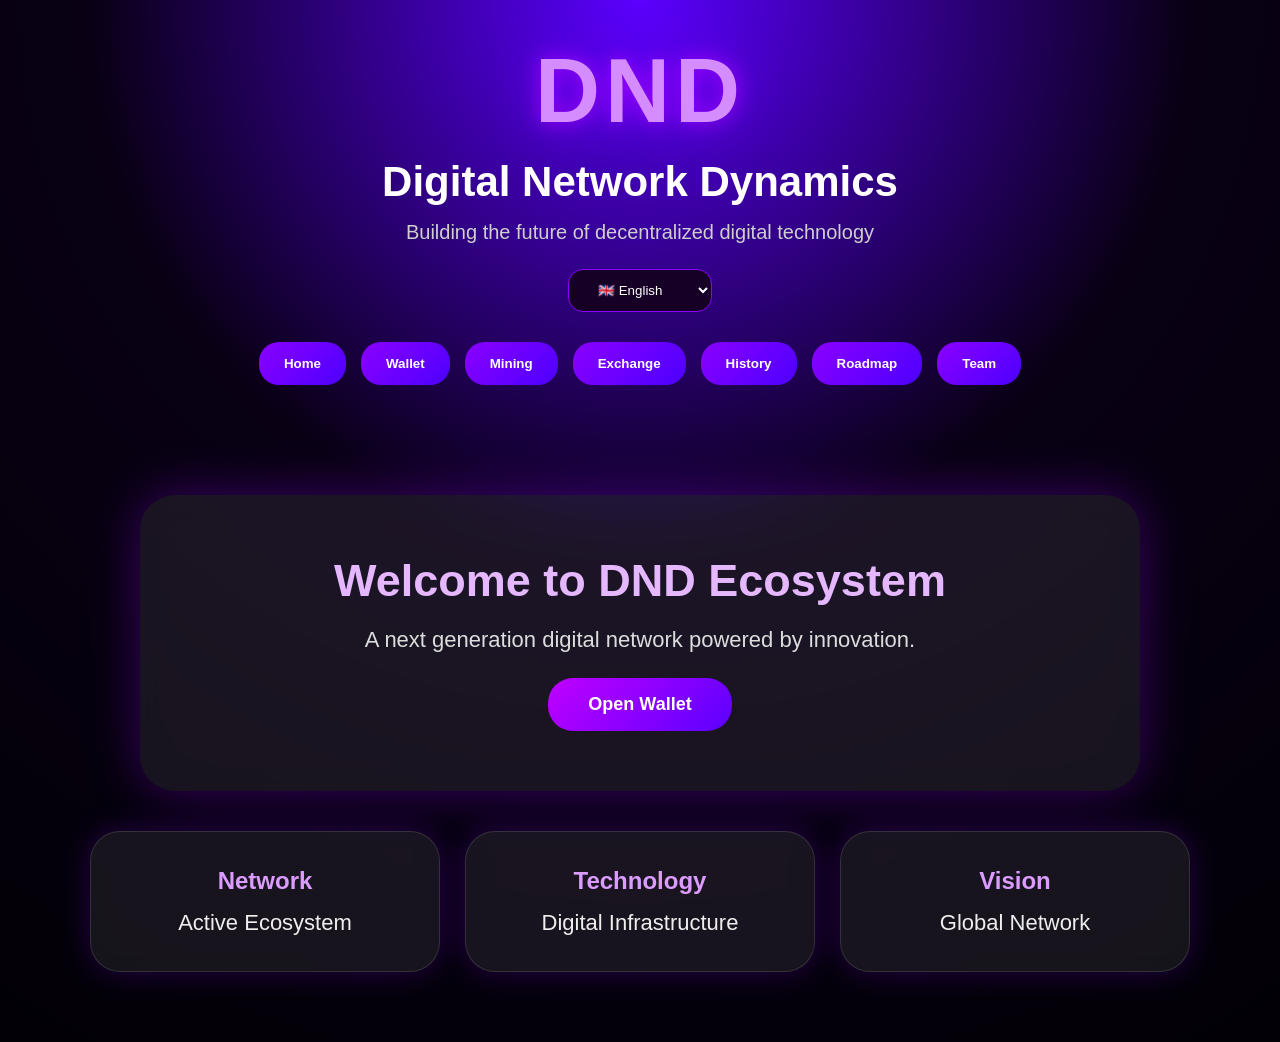
==== index.html @ 520247fc "Update index.html" ====
<!DOCTYPE html>
<html lang="en">

<head>

<meta charset="UTF-8">

<meta name="viewport" content="width=device-width, initial-scale=1.0">

<title>
Digital Network Dynamics
</title>

<link rel="stylesheet" href="style.css">

</head>


<body>


<header class="header">


<div class="logo">
DND
</div>


<h1>
Digital Network Dynamics
</h1>


<p>
Building the future of decentralized digital technology
</p>



<div class="language">

<select id="languageSelect">

<option value="en">
🇬🇧 English
</option>

<option value="fr">
🇫🇷 Français
</option>

<option value="zh">
🇨🇳 中文
</option>

<option value="pl">
🇵🇱 Polski
</option>

<option value="es">
🇪🇸 Español
</option>

</select>

</select>

</div>



<nav>


<button onclick="showSection('home')">
Home
</button>


<button onclick="showSection('wallet')">
Wallet
</button>


<button onclick="showSection('mining')">
Mining
</button>


<button onclick="showSection('exchange')">
Exchange
</button>


<button onclick="showSection('history')">
History
</button>


<button onclick="showSection('roadmap')">
Roadmap
</button>


<button onclick="showSection('team')">
Team
</button>


</nav>


</header>



<main>



<section id="home" class="page">


<div class="hero">


<h2>
Welcome to DND Ecosystem
</h2>


<p>
A next generation digital network powered by innovation.
</p>



<button class="primary"
onclick="showSection('wallet')">

Open Wallet

</button>


</div>



<div class="cards">


<div class="card">

<h3>
Network
</h3>

<p>
Active Ecosystem
</p>

</div>



<div class="card">

<h3>
Technology
</h3>

<p>
Digital Infrastructure
</p>

</div>



<div class="card">

<h3>
Vision
</h3>

<p>
Global Network
</p>

</div>


</div>


</section>
<section id="wallet" class="page hidden">


<h2>
💼 DND Wallet
</h2>


<div class="wallet-grid">


<div class="wallet-card">

<h3>
💎 DND
</h3>

<p id="dndBalance">
0
</p>

</div>



<div class="wallet-card">

<h3>
💵 USDT
</h3>

<p id="usdtBalance">
0
</p>

</div>



<div class="wallet-card">

<h3>
₿ BTC
</h3>

<p id="btcBalance">
0
</p>

</div>



<div class="wallet-card">

<h3>
⚡ TRX
</h3>

<p id="trxBalance">
0
</p>

</div>


</div>


</section>





<section id="mining" class="page hidden">


<h2>
⛏ DND Mining
</h2>



<div class="cards">


<div class="card">

<h3>
Status
</h3>

<p id="miningStatus">
OFF
</p>

</div>



<div class="card">

<h3>
Mining Speed
</h3>

<p id="miningSpeed">
1x
</p>

</div>



<div class="card">

<h3>
Power
</h3>

<p id="miningPower">
100%
</p>

</div>


</div>




<button class="primary"
onclick="startMining()">

Start Mining

</button>



<button class="primary"
onclick="stopMining()">

Stop Mining

</button>



<div id="miningMessage"
class="status-box">

</div>


</section>





<section id="exchange" class="page hidden">


<h2>
🔄 DND Exchange
</h2>



<div class="exchange-box">


<select id="fromCurrency">


<option value="DND">
DND
</option>


<option value="USDT">
USDT
</option>


<option value="BTC">
BTC
</option>


<option value="TRX">
TRX
</option>


</select>



<select id="toCurrency">


<option value="USDT">
USDT
</option>


<option value="DND">
DND
</option>


<option value="BTC">
BTC
</option>


<option value="TRX">
TRX
</option>


</select>



<input 
id="exchangeAmount"
type="number"
placeholder="Amount">



<button class="primary"
onclick="exchangeCurrency()">

Exchange

</button>



<div id="exchangeMessage"
class="status-box">

</div>



</div>


</section>
<section id="history" class="page hidden">


<h2>
📜 Transaction History
</h2>


<div id="transactionHistory" class="history-box">

No transactions yet

</div>


</section>





<section id="roadmap" class="page hidden">


<h2>
🗺 DND Roadmap
</h2>



<div class="roadmap">



<div class="road-item">

<h3>
Phase 1 — Foundation
</h3>

<p>
Project concept, research and ecosystem planning.
</p>

<span>
Completed
</span>

</div>




<div class="road-item">

<h3>
Phase 2 — Development
</h3>

<p>
Building wallet, mining system and platform features.
</p>

<span>
In Progress
</span>

</div>




<div class="road-item">

<h3>
Phase 3 — Expansion
</h3>

<p>
Community growth, partnerships and technology upgrades.
</p>

<span>
Upcoming
</span>

</div>




<div class="road-item">

<h3>
Phase 4 — Global Network
</h3>

<p>
Long-term ecosystem development.
</p>

<span>
Future
</span>

</div>



</div>


</section>





<section id="team" class="page hidden">


<h2>
👥 DND Team
</h2>



<div class="cards">


<div class="card">

<h3>
Founder
</h3>

<p>
Project Vision & Strategy
</p>

</div>




<div class="card">

<h3>
Developers
</h3>

<p>
Software & Technology
</p>

</div>




<div class="card">

<h3>
Research Team
</h3>

<p>
Innovation & Analytics
</p>

</div>



</div>


</section>




</main>



<script src="app.js"></script>


</body>


</html>
---- style.css ----
*{
margin:0;
padding:0;
box-sizing:border-box;
font-family:Arial, Helvetica, sans-serif;
}


body{

min-height:100vh;

background:
radial-gradient(circle at top,#5b00ff,#090014 45%,#020006);

color:white;

}



.header{

text-align:center;

padding:40px 20px;

}



.logo{

font-size:90px;

font-weight:900;

letter-spacing:5px;

color:#d58cff;

text-shadow:

0 0 20px #a000ff,
0 0 50px #7000ff;

}



.header h1{

font-size:42px;

margin-top:15px;

}



.header p{

margin-top:15px;

font-size:20px;

color:#cfcfcf;

}



.language{

margin:25px;

}



.language select{

padding:12px 25px;

border-radius:15px;

background:#170025;

color:white;

border:1px solid #8d00ff;

}



nav{

display:flex;

justify-content:center;

flex-wrap:wrap;

gap:15px;

margin-top:30px;

}



nav button{

padding:14px 25px;

border-radius:20px;

border:none;

background:

linear-gradient(135deg,#8b00ff,#4c00ff);

color:white;

font-weight:bold;

cursor:pointer;

transition:.3s;

}



nav button:hover{

transform:translateY(-5px);

box-shadow:

0 0 25px #9d00ff;

}





main{

width:100%;

}



.page{

padding:30px;

animation:fade .4s ease;

}



.hidden{

display:none;

}



@keyframes fade{

from{

opacity:0;

transform:translateY(20px);

}

to{

opacity:1;

transform:translateY(0);

}

}





.hero{

max-width:1000px;

margin:40px auto;

padding:60px 30px;

text-align:center;

border-radius:35px;

background:

rgba(255,255,255,.08);

backdrop-filter:blur(15px);

box-shadow:

0 0 50px rgba(150,0,255,.35);

}



.hero h2{

font-size:45px;

color:#e5b7ff;

}



.hero p{

margin-top:20px;

font-size:22px;

color:#ddd;

}



.primary{

margin-top:25px;

padding:16px 40px;

border:none;

border-radius:25px;

background:

linear-gradient(135deg,#c000ff,#5b00ff);

color:white;

font-size:18px;

font-weight:bold;

cursor:pointer;

}



.primary:hover{

box-shadow:

0 0 30px #bb00ff;

transform:scale(1.05);

}
.cards{

max-width:1100px;

margin:40px auto;

display:grid;

grid-template-columns:

repeat(auto-fit,minmax(250px,1fr));

gap:25px;

}



.card{

padding:35px;

border-radius:30px;

background:

rgba(255,255,255,.08);

backdrop-filter:blur(10px);

text-align:center;

box-shadow:

0 0 30px rgba(140,0,255,.25);

transition:.3s;

}



.card:hover{

transform:translateY(-8px);

box-shadow:

0 0 40px rgba(180,0,255,.5);

}



.card h3{

color:#dc9cff;

font-size:24px;

margin-bottom:15px;

}



.card p{

font-size:22px;

color:#eee;

}





.wallet-grid{

max-width:1100px;

margin:40px auto;

display:grid;

grid-template-columns:

repeat(auto-fit,minmax(220px,1fr));

gap:25px;

}



.wallet-card{

padding:35px;

border-radius:30px;

background:

linear-gradient(

145deg,

rgba(255,255,255,.12),

rgba(255,255,255,.04)

);

text-align:center;

box-shadow:

0 0 35px rgba(120,0,255,.3);

}



.wallet-card h3{

font-size:24px;

color:#d78cff;

}



.wallet-card p{

font-size:38px;

font-weight:900;

margin-top:20px;

}





.status-box{

max-width:600px;

margin:30px auto;

padding:20px;

border-radius:20px;

background:

rgba(255,255,255,.08);

text-align:center;

color:#ddd;

}





.exchange-box{

max-width:500px;

margin:40px auto;

padding:35px;

border-radius:30px;

background:

rgba(255,255,255,.08);

display:flex;

flex-direction:column;

gap:20px;

box-shadow:

0 0 35px rgba(130,0,255,.3);

}



.exchange-box select,

.exchange-box input{

padding:15px;

border-radius:15px;

border:none;

background:#12001f;

color:white;

font-size:17px;

}




.history-box{

max-width:900px;

margin:40px auto;

padding:30px;

border-radius:30px;

background:

rgba(255,255,255,.08);

}




.transaction{

display:flex;

justify-content:space-between;

align-items:center;

padding:18px;

margin:12px 0;

border-radius:15px;

background:

rgba(255,255,255,.06);

}





.roadmap{

max-width:900px;

margin:40px auto;

}



.road-item{

padding:30px;

margin:25px 0;

border-radius:30px;

background:

rgba(255,255,255,.08);

box-shadow:

0 0 30px rgba(130,0,255,.25);

}



.road-item h3{

color:#db9cff;

font-size:26px;

}



.road-item p{

margin-top:15px;

color:#ddd;

font-size:18px;

}



.road-item span{

display:inline-block;

margin-top:20px;

padding:10px 25px;

border-radius:20px;

background:#8500ff;

font-weight:bold;

}
@media(max-width:768px){


.logo{

font-size:60px;

}



.header h1{

font-size:30px;

}



.header p{

font-size:16px;

}



nav{

gap:10px;

}



nav button{

padding:12px 16px;

font-size:14px;

}



.page{

padding:15px;

}



.hero{

padding:40px 20px;

}



.hero h2{

font-size:32px;

}



.wallet-card p{

font-size:30px;

}



.transaction{

flex-direction:column;

gap:10px;

text-align:center;

}



.road-item{

padding:20px;

}


}





/* glowing animation */


.logo{

animation:pulse 3s infinite;

}



@keyframes pulse{


0%{

text-shadow:

0 0 20px #a000ff;

}


50%{

text-shadow:

0 0 60px #d000ff;

}


100%{

text-shadow:

0 0 20px #a000ff;

}


}





.card,
.wallet-card,
.road-item{


border:

1px solid rgba(255,255,255,.12);


}



button{

transition:.3s;

}



button:active{

transform:scale(.95);

}
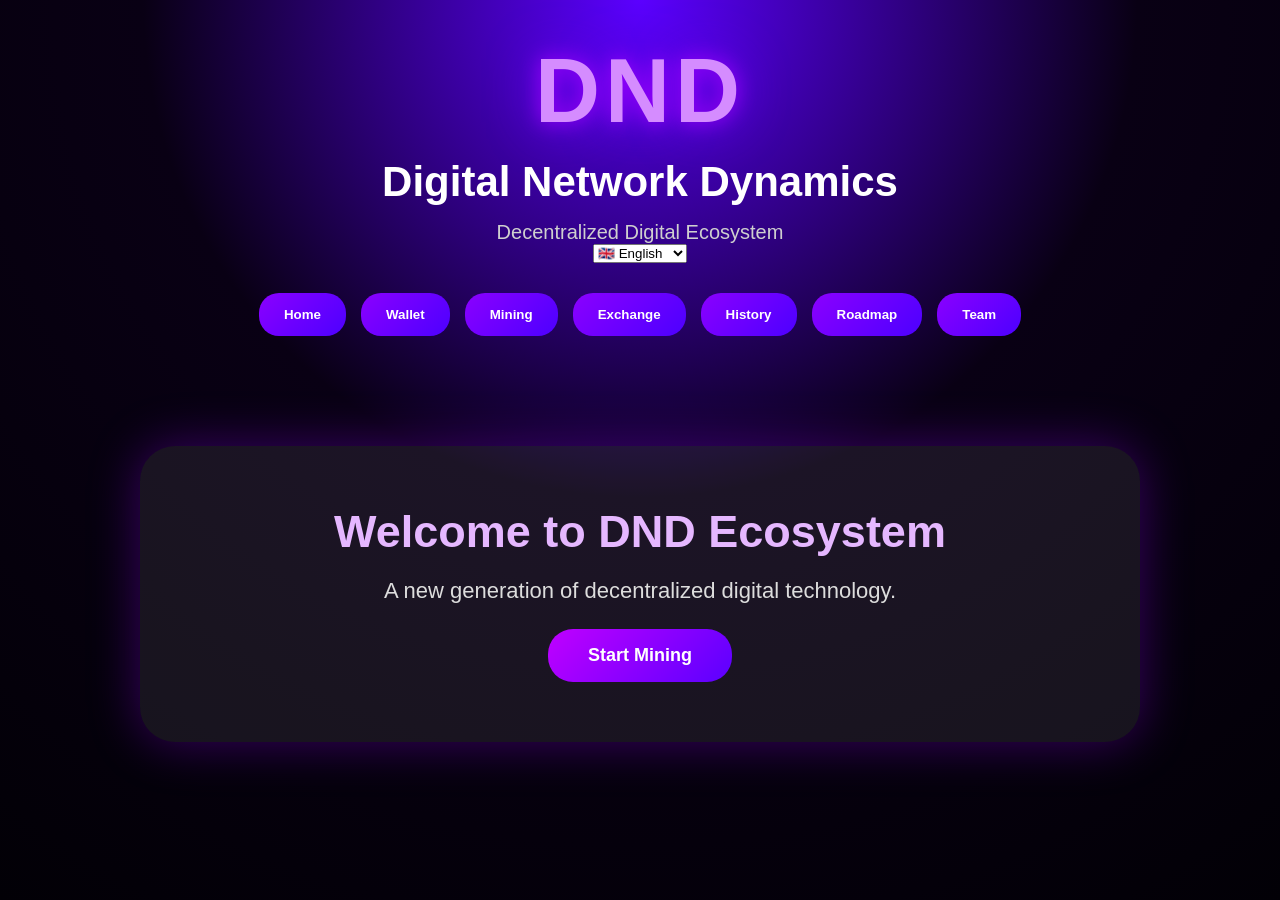
==== commit 5407d518: "Update index.html" ====
--- a/index.html
+++ b/index.html
@@ -11,6 +11,7 @@
 Digital Network Dynamics
 </title>
 
+
 <link rel="stylesheet" href="style.css">
 
 </head>
@@ -33,12 +34,10 @@
 
 
 <p>
-Building the future of decentralized digital technology
-</p>
-
-
-
-<div class="language">
+Decentralized Digital Ecosystem
+</p>
+
+
 
 <select id="languageSelect">
 
@@ -64,10 +63,6 @@
 
 </select>
 
-</select>
-
-</div>
-
 
 
 <nav>
@@ -116,86 +111,38 @@
 
 
 <main>
-
-
-
-<section id="home" class="page">
+ <section id="home" class="page">
 
 
 <div class="hero">
 
-
-<h2>
+<h2 id="welcomeText">
 Welcome to DND Ecosystem
 </h2>
 
 
 <p>
-A next generation digital network powered by innovation.
-</p>
-
+A new generation of decentralized digital technology.
+</p>
 
 
 <button class="primary"
-onclick="showSection('wallet')">
-
-Open Wallet
-
-</button>
-
-
-</div>
-
-
-
-<div class="cards">
-
-
-<div class="card">
-
-<h3>
-Network
-</h3>
-
-<p>
-Active Ecosystem
-</p>
-
-</div>
-
-
-
-<div class="card">
-
-<h3>
-Technology
-</h3>
-
-<p>
-Digital Infrastructure
-</p>
-
-</div>
-
-
-
-<div class="card">
-
-<h3>
-Vision
-</h3>
-
-<p>
-Global Network
-</p>
-
-</div>
-
-
-</div>
-
-
-</section>
+onclick="showSection('mining')">
+
+Start Mining
+
+</button>
+
+
+</div>
+
+
+</section>
+
+
+
+
+
 <section id="wallet" class="page hidden">
 
 
@@ -204,7 +151,9 @@
 </h2>
 
 
+
 <div class="wallet-grid">
+
 
 
 <div class="wallet-card">
@@ -235,6 +184,7 @@
 
 
 
+
 <div class="wallet-card">
 
 <h3>
@@ -249,6 +199,7 @@
 
 
 
+
 <div class="wallet-card">
 
 <h3>
@@ -262,10 +213,12 @@
 </div>
 
 
-</div>
-
-
-</section>
+
+</div>
+
+
+</section>
+
 
 
 
@@ -286,7 +239,7 @@
 <div class="card">
 
 <h3>
-Status
+Mining Status
 </h3>
 
 <p id="miningStatus">
@@ -300,32 +253,17 @@
 <div class="card">
 
 <h3>
-Mining Speed
-</h3>
-
-<p id="miningSpeed">
-1x
-</p>
-
-</div>
-
-
-
-<div class="card">
-
-<h3>
-Power
-</h3>
-
-<p id="miningPower">
-100%
-</p>
-
-</div>
-
-
-</div>
-
+Speed
+</h3>
+
+<p>
+0.01 DND/sec
+</p>
+
+</div>
+
+
+</div>
 
 
 
@@ -347,15 +285,8 @@
 
 
 
-<div id="miningMessage"
-class="status-box">
-
-</div>
-
-
-</section>
-
-
+</section> 
+  </section>
 
 
 
@@ -363,7 +294,7 @@
 
 
 <h2>
-🔄 DND Exchange
+🔄 Exchange
 </h2>
 
 
@@ -441,17 +372,22 @@
 
 
 
-<div id="exchangeMessage"
-class="status-box">
-
-</div>
-
-
-
-</div>
-
-
-</section>
+<p id="exchangeMessage">
+
+</p>
+
+
+
+</div>
+
+
+</section>
+
+
+
+
+
+
 <section id="history" class="page hidden">
 
 
@@ -473,6 +409,68 @@
 
 
 
+
+
+<section id="deposit" class="page hidden">
+
+
+<h2>
+💰 Deposit DND
+</h2>
+
+
+<input 
+id="depositAmount"
+type="number"
+placeholder="Amount">
+
+
+
+<button class="primary"
+onclick="depositDND(document.getElementById('depositAmount').value)">
+
+Deposit
+
+</button>
+
+
+</section>
+
+
+
+
+
+
+
+<section id="withdraw" class="page hidden">
+
+
+<h2>
+📤 Withdraw DND
+</h2>
+
+
+<input 
+id="withdrawAmount"
+type="number"
+placeholder="Amount">
+
+
+
+<button class="primary"
+onclick="withdrawDND(document.getElementById('withdrawAmount').value)">
+
+Withdraw
+
+</button>
+
+
+</section>
+</section>
+
+
+
+
 <section id="roadmap" class="page hidden">
 
 
@@ -485,7 +483,6 @@
 <div class="roadmap">
 
 
-
 <div class="road-item">
 
 <h3>
@@ -493,15 +490,10 @@
 </h3>
 
 <p>
-Project concept, research and ecosystem planning.
-</p>
-
-<span>
-Completed
-</span>
-
-</div>
-
+Project creation, concept and ecosystem planning.
+</p>
+
+</div>
 
 
 
@@ -512,15 +504,10 @@
 </h3>
 
 <p>
-Building wallet, mining system and platform features.
-</p>
-
-<span>
-In Progress
-</span>
-
-</div>
-
+Wallet, mining and platform development.
+</p>
+
+</div>
 
 
 
@@ -531,15 +518,10 @@
 </h3>
 
 <p>
-Community growth, partnerships and technology upgrades.
-</p>
-
-<span>
-Upcoming
-</span>
-
-</div>
-
+Community growth and global partnerships.
+</p>
+
+</div>
 
 
 
@@ -550,21 +532,18 @@
 </h3>
 
 <p>
-Long-term ecosystem development.
-</p>
-
-<span>
-Future
-</span>
-
-</div>
-
-
-
-</div>
-
-
-</section>
+Building a worldwide decentralized ecosystem.
+</p>
+
+</div>
+
+
+
+</div>
+
+
+</section>
+
 
 
 
@@ -589,7 +568,7 @@
 </h3>
 
 <p>
-Project Vision & Strategy
+Vision and Strategy
 </p>
 
 </div>
@@ -604,7 +583,7 @@
 </h3>
 
 <p>
-Software & Technology
+Technology and Software
 </p>
 
 </div>
@@ -615,22 +594,21 @@
 <div class="card">
 
 <h3>
-Research Team
-</h3>
-
-<p>
-Innovation & Analytics
-</p>
-
-</div>
-
-
-
-</div>
-
-
-</section>
-
+Research
+</h3>
+
+<p>
+Innovation and Analytics
+</p>
+
+</div>
+
+
+
+</div>
+
+
+</section>
 
 
 
@@ -643,5 +621,4 @@
 
 </body>
 
-
 </html>
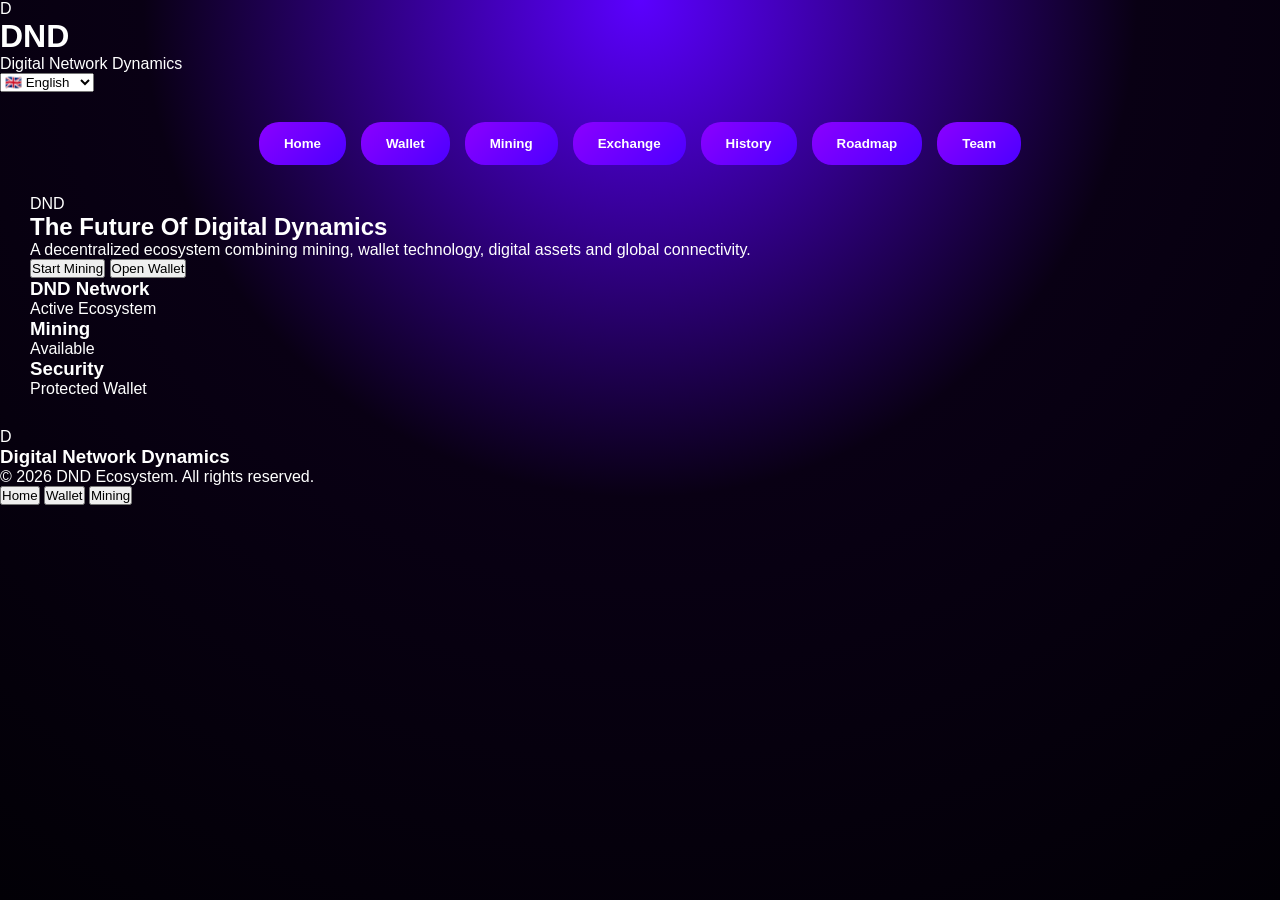
==== commit fe6312b8: "Update index.html" ====
--- a/index.html
+++ b/index.html
@@ -7,134 +7,244 @@
 
 <meta name="viewport" content="width=device-width, initial-scale=1.0">
 
+
 <title>
+Digital Network Dynamics | DND
+</title>
+
+
+<link rel="stylesheet" href="style.css">
+
+
+</head>
+
+
+<body>
+
+
+<div class="background-glow"></div>
+
+
+
+<header class="top-header">
+
+
+<div class="brand">
+
+
+<div class="logo-emblem">
+
+<span>D</span>
+
+</div>
+
+
+<div class="brand-text">
+
+<h1>
+DND
+</h1>
+
+<p>
 Digital Network Dynamics
-</title>
-
-
-<link rel="stylesheet" href="style.css">
-
-</head>
-
-
-<body>
-
-
-<header class="header">
-
-
-<div class="logo">
-DND
-</div>
-
-
-<h1>
-Digital Network Dynamics
-</h1>
-
-
-<p>
-Decentralized Digital Ecosystem
-</p>
+</p>
+
+</div>
+
+
+</div>
 
 
 
 <select id="languageSelect">
+
 
 <option value="en">
 🇬🇧 English
 </option>
 
+
 <option value="fr">
 🇫🇷 Français
 </option>
 
+
 <option value="zh">
 🇨🇳 中文
 </option>
 
+
 <option value="pl">
 🇵🇱 Polski
 </option>
 
+
 <option value="es">
 🇪🇸 Español
 </option>
 
+
 </select>
 
 
-
-<nav>
-
-
-<button onclick="showSection('home')">
+</header>
+
+
+
+
+
+<nav class="navigation">
+
+
+<button onclick="openPage('home')">
 Home
 </button>
 
 
-<button onclick="showSection('wallet')">
+<button onclick="openPage('wallet')">
 Wallet
 </button>
 
 
-<button onclick="showSection('mining')">
+<button onclick="openPage('mining')">
 Mining
 </button>
 
 
-<button onclick="showSection('exchange')">
+<button onclick="openPage('exchange')">
 Exchange
 </button>
 
 
-<button onclick="showSection('history')">
+<button onclick="openPage('history')">
 History
 </button>
 
 
-<button onclick="showSection('roadmap')">
+<button onclick="openPage('roadmap')">
 Roadmap
 </button>
 
 
-<button onclick="showSection('team')">
+<button onclick="openPage('team')">
 Team
 </button>
 
 
+
 </nav>
 
 
-</header>
-
-
-
-<main>
+
+
+
+<main class="container">
  <section id="home" class="page">
 
 
-<div class="hero">
-
-<h2 id="welcomeText">
-Welcome to DND Ecosystem
+<div class="hero-card">
+
+
+<div class="hero-logo">
+
+<div class="big-emblem">
+DND
+</div>
+
+
+</div>
+
+
+
+<h2>
+The Future Of Digital Dynamics
 </h2>
 
 
-<p>
-A new generation of decentralized digital technology.
-</p>
-
-
-<button class="primary"
-onclick="showSection('mining')">
+
+<p>
+A decentralized ecosystem combining mining, wallet technology, digital assets and global connectivity.
+</p>
+
+
+
+
+<div class="hero-buttons">
+
+
+<button class="main-button" onclick="openPage('mining')">
 
 Start Mining
 
 </button>
 
 
-</div>
+
+<button class="secondary-button" onclick="openPage('wallet')">
+
+Open Wallet
+
+</button>
+
+
+
+</div>
+
+
+</div>
+
+
+
+<div class="stats-grid">
+
+
+
+<div class="stat-card">
+
+<h3>
+DND Network
+</h3>
+
+<p>
+Active Ecosystem
+</p>
+
+</div>
+
+
+
+
+<div class="stat-card">
+
+<h3>
+Mining
+</h3>
+
+<p>
+Available
+</p>
+
+</div>
+
+
+
+
+<div class="stat-card">
+
+<h3>
+Security
+</h3>
+
+<p>
+Protected Wallet
+</p>
+
+</div>
+
+
+
+</div>
+
 
 
 </section>
@@ -143,131 +253,269 @@
 
 
 
+
+
+
 <section id="wallet" class="page hidden">
 
 
+<div class="section-title">
+
 <h2>
-💼 DND Wallet
+💎 DND Wallet
 </h2>
 
 
+<p>
+Your digital asset center
+</p>
+
+
+</div>
+
+
 
 <div class="wallet-grid">
 
 
 
-<div class="wallet-card">
-
-<h3>
-💎 DND
-</h3>
-
-<p id="dndBalance">
+<div class="balance-card">
+
+<h3>
+DND
+</h3>
+
+<div id="dndBalance">
 0
-</p>
-
-</div>
-
-
-
-<div class="wallet-card">
-
-<h3>
-💵 USDT
-</h3>
-
-<p id="usdtBalance">
+</div>
+
+
+<span>
+Digital Network Dynamics
+</span>
+
+</div>
+
+
+
+
+
+<div class="balance-card">
+
+<h3>
+USDT
+</h3>
+
+<div id="usdtBalance">
 0
-</p>
-
-</div>
-
-
-
-
-<div class="wallet-card">
-
-<h3>
-₿ BTC
-</h3>
-
-<p id="btcBalance">
+</div>
+
+
+<span>
+Tether USD
+</span>
+
+</div>
+
+
+
+
+
+<div class="balance-card">
+
+<h3>
+BTC
+</h3>
+
+<div id="btcBalance">
 0
-</p>
-
-</div>
-
-
-
-
-<div class="wallet-card">
-
-<h3>
-⚡ TRX
-</h3>
-
-<p id="trxBalance">
+</div>
+
+
+<span>
+Bitcoin
+</span>
+
+</div>
+
+
+
+
+
+<div class="balance-card">
+
+<h3>
+ETH
+</h3>
+
+<div id="ethBalance">
 0
-</p>
-
-</div>
-
-
-
-</div>
+</div>
+
+
+<span>
+Ethereum
+</span>
+
+</div>
+
+
+
+
+
+<div class="balance-card">
+
+<h3>
+TRX
+</h3>
+
+<div id="trxBalance">
+0
+</div>
+
+
+<span>
+Tron
+</span>
+
+</div>
+
+
+
+
+</div>
+
+
+
+
+<div class="wallet-actions">
+
+
+<button onclick="openPage('deposit')">
+
+Deposit
+
+</button>
+
+
+
+<button onclick="openPage('withdraw')">
+
+Withdraw
+
+</button>
+
+
+
+</div>
+
 
 
 </section>
-
-
-
-
-
-
 <section id="mining" class="page hidden">
 
+
+<div class="section-title">
 
 <h2>
 ⛏ DND Mining
 </h2>
 
-
-
-<div class="cards">
-
-
-<div class="card">
+<p>
+Earn DND through network participation
+</p>
+
+</div>
+
+
+
+
+<div class="mining-panel">
+
+
+
+<div class="mining-status">
+
 
 <h3>
 Mining Status
 </h3>
 
-<p id="miningStatus">
+
+<div id="miningStatus" class="status-off">
+
 OFF
-</p>
-
-</div>
-
-
-
-<div class="card">
-
-<h3>
-Speed
-</h3>
-
-<p>
-0.01 DND/sec
-</p>
-
-</div>
-
-
-</div>
-
-
-
-<button class="primary"
+
+</div>
+
+
+</div>
+
+
+
+
+<div class="mining-info">
+
+
+<div class="info-box">
+
+<h4>
+Mining Speed
+</h4>
+
+<p id="miningSpeed">
+
+0.01 DND / sec
+
+</p>
+
+</div>
+
+
+
+
+<div class="info-box">
+
+<h4>
+Mining Time
+</h4>
+
+<p id="miningTime">
+
+0 seconds
+
+</p>
+
+</div>
+
+
+
+
+<div class="info-box">
+
+<h4>
+Level
+</h4>
+
+<p id="miningLevel">
+
+1
+
+</p>
+
+</div>
+
+
+</div>
+
+
+
+
+
+<div class="mining-buttons">
+
+
+<button class="main-button"
 onclick="startMining()">
 
 Start Mining
@@ -276,33 +524,61 @@
 
 
 
-<button class="primary"
+<button class="secondary-button"
 onclick="stopMining()">
 
-Stop Mining
-
-</button>
-
-
-
-</section> 
-  </section>
+Stop
+
+</button>
+
+
+<button class="boost-button"
+onclick="boostMining()">
+
+⚡ Accelerate
+
+</button>
+
+
+
+</div>
+
+
+</div>
+
+
+
+</section>
+
+
+
+
 
 
 
 <section id="exchange" class="page hidden">
 
+
+<div class="section-title">
 
 <h2>
 🔄 Exchange
 </h2>
 
-
-
-<div class="exchange-box">
-
-
-<select id="fromCurrency">
+<p>
+Swap digital assets instantly
+</p>
+
+</div>
+
+
+
+
+<div class="exchange-panel">
+
+
+
+<select id="exchangeFrom">
 
 
 <option value="DND">
@@ -320,6 +596,11 @@
 </option>
 
 
+<option value="ETH">
+ETH
+</option>
+
+
 <option value="TRX">
 TRX
 </option>
@@ -329,7 +610,9 @@
 
 
 
-<select id="toCurrency">
+
+
+<select id="exchangeTo">
 
 
 <option value="USDT">
@@ -347,6 +630,11 @@
 </option>
 
 
+<option value="ETH">
+ETH
+</option>
+
+
 <option value="TRX">
 TRX
 </option>
@@ -356,14 +644,20 @@
 
 
 
-<input 
-id="exchangeAmount"
+
+
+
+<input id="exchangeAmount"
+
 type="number"
+
 placeholder="Amount">
 
 
 
-<button class="primary"
+
+<button class="main-button"
+
 onclick="exchangeCurrency()">
 
 Exchange
@@ -372,51 +666,65 @@
 
 
 
+
 <p id="exchangeMessage">
 
 </p>
 
 
 
-</div>
+
+</div>
+
 
 
 </section>
-
-
-
-
-
-
-<section id="history" class="page hidden">
-
-
-<h2>
-📜 Transaction History
-</h2>
-
-
-<div id="transactionHistory" class="history-box">
-
-No transactions yet
-
-</div>
-
-
-</section>
-
-
-
-
-
-
-
 <section id="deposit" class="page hidden">
 
+
+<div class="section-title">
 
 <h2>
 💰 Deposit DND
 </h2>
+
+<p>
+Add assets to your wallet
+</p>
+
+</div>
+
+
+
+<div class="action-panel">
+
+
+<div class="wallet-address">
+
+
+<h3>
+Your DND Address
+</h3>
+
+
+<div class="address-box">
+
+DND-0000-0000-0000
+
+</div>
+
+
+<button onclick="copyAddress()">
+
+Copy Address
+
+</button>
+
+
+</div>
+
+
+
 
 
 <input 
@@ -426,12 +734,18 @@
 
 
 
-<button class="primary"
-onclick="depositDND(document.getElementById('depositAmount').value)">
-
-Deposit
-
-</button>
+<button class="main-button"
+
+onclick="depositDND()">
+
+Confirm Deposit
+
+</button>
+
+
+
+</div>
+
 
 
 </section>
@@ -442,98 +756,239 @@
 
 
 
+
 <section id="withdraw" class="page hidden">
 
+
+<div class="section-title">
 
 <h2>
 📤 Withdraw DND
 </h2>
 
 
-<input 
+<p>
+Send assets from your wallet
+</p>
+
+
+</div>
+
+
+
+
+<div class="action-panel">
+
+
+
+<input
+
+id="withdrawAddress"
+
+placeholder="Wallet address">
+
+
+
+
+
+<input
+
 id="withdrawAmount"
+
 type="number"
+
 placeholder="Amount">
 
 
 
-<button class="primary"
-onclick="withdrawDND(document.getElementById('withdrawAmount').value)">
-
-Withdraw
-
-</button>
+
+
+<button class="main-button"
+
+onclick="withdrawDND()">
+
+Confirm Withdraw
+
+</button>
+
+
+
+</div>
+
 
 
 </section>
+
+
+
+
+
+
+
+
+
+<section id="history" class="page hidden">
+
+
+<div class="section-title">
+
+<h2>
+📜 Transaction History
+</h2>
+
+
+<p>
+All wallet activity
+</p>
+
+
+</div>
+
+
+
+
+<div id="transactionHistory"
+
+class="history-panel">
+
+
+No transactions yet
+
+
+</div>
+
+
+
 </section>
-
-
-
-
 <section id="roadmap" class="page hidden">
 
+
+<div class="section-title">
 
 <h2>
 🗺 DND Roadmap
 </h2>
 
-
-
-<div class="roadmap">
-
-
-<div class="road-item">
-
-<h3>
-Phase 1 — Foundation
-</h3>
-
-<p>
-Project creation, concept and ecosystem planning.
-</p>
-
-</div>
-
-
-
-<div class="road-item">
-
-<h3>
-Phase 2 — Development
-</h3>
-
-<p>
-Wallet, mining and platform development.
-</p>
-
-</div>
-
-
-
-<div class="road-item">
-
-<h3>
-Phase 3 — Expansion
-</h3>
-
-<p>
-Community growth and global partnerships.
-</p>
-
-</div>
-
-
-
-<div class="road-item">
-
-<h3>
-Phase 4 — Global Network
-</h3>
-
-<p>
-Building a worldwide decentralized ecosystem.
-</p>
+<p>
+The evolution of our ecosystem
+</p>
+
+
+</div>
+
+
+
+
+<div class="roadmap-container">
+
+
+
+<div class="road-card">
+
+
+<div class="phase">
+
+PHASE 01
+
+</div>
+
+
+<h3>
+Foundation
+</h3>
+
+
+<p>
+
+Creation of DND ecosystem, concept development and technical architecture.
+
+</p>
+
+
+</div>
+
+
+
+
+
+<div class="road-card">
+
+
+<div class="phase">
+
+PHASE 02
+
+</div>
+
+
+<h3>
+Technology
+</h3>
+
+
+<p>
+
+Wallet, mining system, exchange and user infrastructure.
+
+</p>
+
+
+</div>
+
+
+
+
+
+<div class="road-card">
+
+
+<div class="phase">
+
+PHASE 03
+
+</div>
+
+
+<h3>
+Expansion
+</h3>
+
+
+<p>
+
+Global community, partnerships and network growth.
+
+</p>
+
+
+</div>
+
+
+
+
+
+<div class="road-card">
+
+
+<div class="phase">
+
+PHASE 04
+
+</div>
+
+
+<h3>
+Global Network
+
+</h3>
+
+
+<p>
+
+Building a worldwide decentralized digital ecosystem.
+
+</p>
+
 
 </div>
 
@@ -549,76 +1004,192 @@
 
 
 
+
+
+
 <section id="team" class="page hidden">
 
+
+<div class="section-title">
 
 <h2>
 👥 DND Team
 </h2>
 
 
-
-<div class="cards">
-
-
-<div class="card">
+<p>
+People behind the technology
+</p>
+
+
+</div>
+
+
+
+
+<div class="team-grid">
+
+
+
+<div class="team-card">
+
+
+<div class="team-logo">
+
+D
+
+</div>
+
 
 <h3>
 Founder
-</h3>
-
-<p>
-Vision and Strategy
-</p>
-
-</div>
-
-
-
-
-<div class="card">
+
+</h3>
+
+
+<p>
+Vision & Strategy
+</p>
+
+
+</div>
+
+
+
+
+
+<div class="team-card">
+
+
+<div class="team-logo">
+
+⚙
+
+</div>
+
 
 <h3>
 Developers
-</h3>
-
-<p>
-Technology and Software
-</p>
-
-</div>
-
-
-
-
-<div class="card">
+
+</h3>
+
+
+<p>
+Technology & Infrastructure
+</p>
+
+
+</div>
+
+
+
+
+
+<div class="team-card">
+
+
+<div class="team-logo">
+
+🔬
+
+</div>
+
 
 <h3>
 Research
-</h3>
-
-<p>
-Innovation and Analytics
-</p>
-
-</div>
-
-
-
-</div>
+
+</h3>
+
+
+<p>
+Innovation & Analytics
+</p>
+
+
+</div>
+
+
+
+</div>
+
 
 
 </section>
-
-
-
 </main>
 
 
 
+
+<footer class="footer">
+
+
+<div class="footer-logo">
+
+<div class="logo-emblem small">
+
+D
+
+</div>
+
+
+<h3>
+
+Digital Network Dynamics
+
+</h3>
+
+
+</div>
+
+
+
+<p>
+
+© 2026 DND Ecosystem. All rights reserved.
+
+</p>
+
+
+
+<div class="footer-links">
+
+
+<button onclick="openPage('home')">
+
+Home
+
+</button>
+
+
+
+<button onclick="openPage('wallet')">
+
+Wallet
+
+</button>
+
+
+
+<button onclick="openPage('mining')">
+
+Mining
+
+</button>
+
+
+</div>
+
+
+
+</footer>
+
+
+
+
 <script src="app.js"></script>
 
 
 </body>
 
+
 </html>
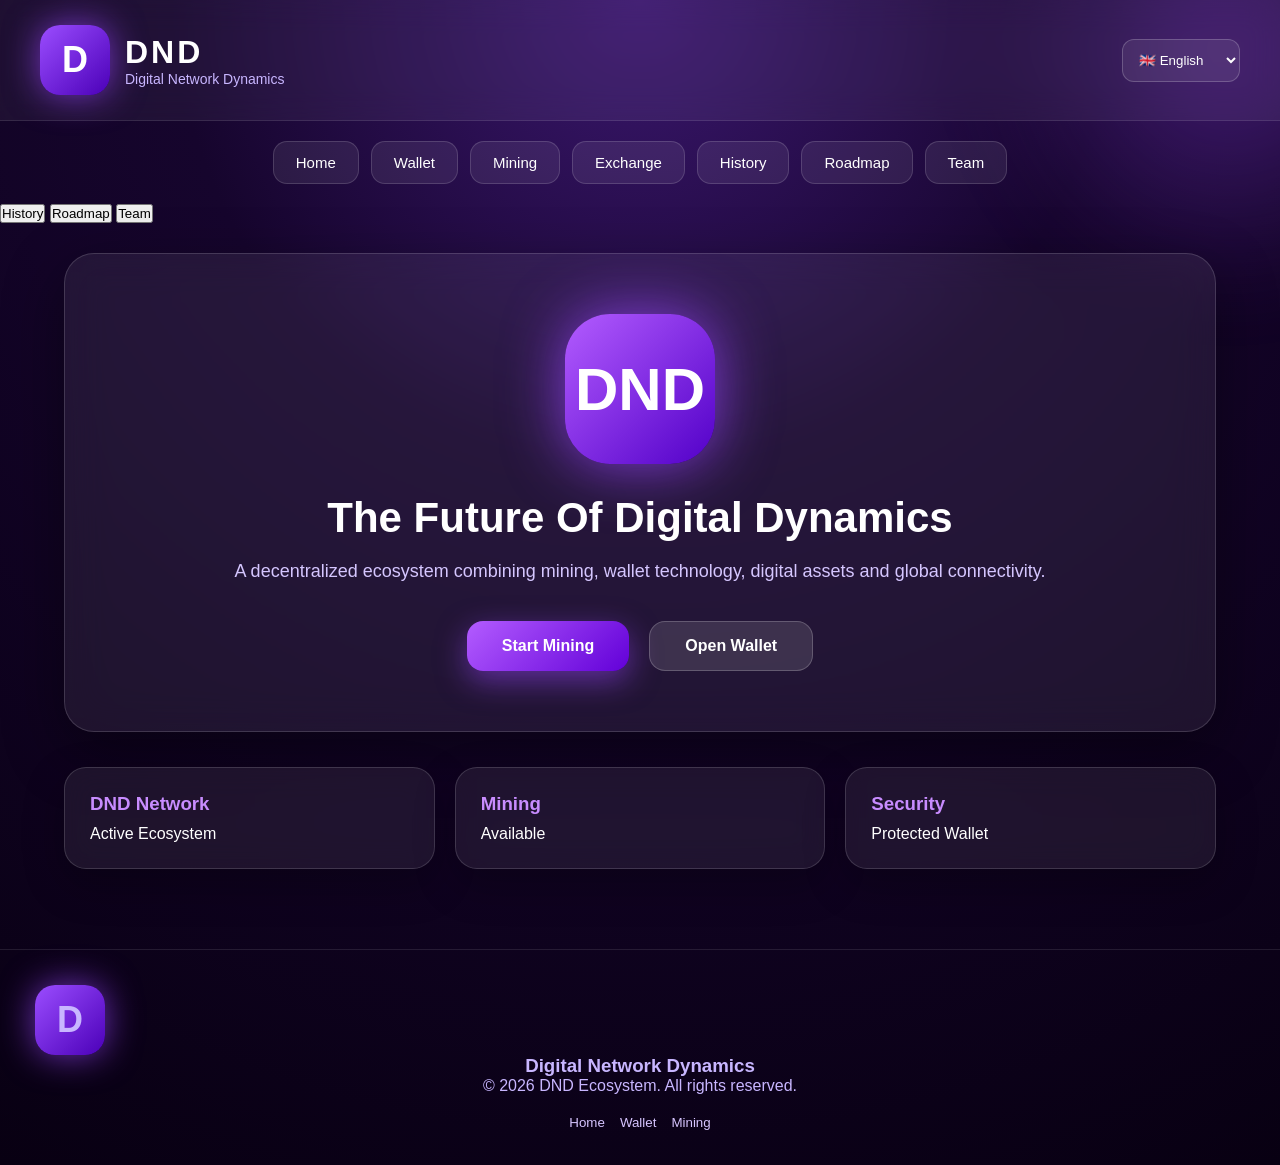
==== commit 19181809: "Update index.html" ====
--- a/index.html
+++ b/index.html
@@ -92,28 +92,46 @@
 
 
 
-
 <nav class="navigation">
 
 
-<button onclick="openPage('home')">
+<button onclick="openPage('home')" data-i18n="home">
 Home
 </button>
 
 
-<button onclick="openPage('wallet')">
+<button onclick="openPage('wallet')" data-i18n="wallet">
 Wallet
 </button>
 
 
-<button onclick="openPage('mining')">
+<button onclick="openPage('mining')" data-i18n="mining">
 Mining
 </button>
 
 
-<button onclick="openPage('exchange')">
+<button onclick="openPage('exchange')" data-i18n="exchange">
 Exchange
 </button>
+
+
+<button onclick="openPage('history')" data-i18n="history">
+History
+</button>
+
+
+<button onclick="openPage('roadmap')" data-i18n="roadmap">
+Roadmap
+</button>
+
+
+<button onclick="openPage('team')" data-i18n="team">
+Team
+</button>
+
+
+</nav>
+
 
 
 <button onclick="openPage('history')">
--- a/style.css
+++ b/style.css
@@ -1,9 +1,18 @@
 *{
+
 margin:0;
+
 padding:0;
+
 box-sizing:border-box;
-font-family:Arial, Helvetica, sans-serif;
-}
+
+font-family:
+"Inter",
+Arial,
+sans-serif;
+
+}
+
 
 
 body{
@@ -11,780 +20,1723 @@
 min-height:100vh;
 
 background:
-radial-gradient(circle at top,#5b00ff,#090014 45%,#020006);
+radial-gradient(
+circle at top,
+#3b176f 0%,
+#16052d 35%,
+#080012 100%
+);
+
 
 color:white;
 
-}
-
-
-
-.header{
+overflow-x:hidden;
+
+}
+
+
+
+
+.background-glow{
+
+position:fixed;
+
+width:500px;
+
+height:500px;
+
+background:
+radial-gradient(
+circle,
+rgba(155,70,255,0.35),
+transparent 70%
+);
+
+
+top:-200px;
+
+right:-200px;
+
+filter:blur(40px);
+
+z-index:-1;
+
+}
+
+
+
+
+
+.top-header{
+
+display:flex;
+
+justify-content:space-between;
+
+align-items:center;
+
+padding:25px 40px;
+
+background:
+rgba(255,255,255,0.05);
+
+
+backdrop-filter:
+blur(15px);
+
+
+border-bottom:
+1px solid rgba(255,255,255,0.1);
+
+}
+
+
+
+
+
+.brand{
+
+display:flex;
+
+align-items:center;
+
+gap:15px;
+
+}
+
+
+
+
+.logo-emblem{
+
+width:70px;
+
+height:70px;
+
+
+border-radius:20px;
+
+
+background:
+linear-gradient(
+135deg,
+#9b4dff,
+#4b00b8
+);
+
+
+display:flex;
+
+justify-content:center;
+
+align-items:center;
+
+
+font-size:36px;
+
+font-weight:900;
+
+
+box-shadow:
+0 0 35px
+rgba(155,70,255,0.7);
+
+
+}
+
+
+
+.brand-text h1{
+
+font-size:32px;
+
+letter-spacing:3px;
+
+}
+
+
+
+.brand-text p{
+
+color:#c8b6ff;
+
+font-size:14px;
+
+}
+
+
+
+#languageSelect{
+
+background:
+rgba(255,255,255,0.08);
+
+
+border:
+
+1px solid rgba(255,255,255,0.2);
+
+
+color:white;
+
+padding:12px;
+
+border-radius:12px;
+
+
+outline:none;
+
+}
+
+
+#languageSelect option{
+
+background:#17052e;
+
+}
+.navigation{
+
+display:flex;
+
+justify-content:center;
+
+gap:12px;
+
+padding:20px;
+
+flex-wrap:wrap;
+
+}
+
+
+
+
+.navigation button{
+
+background:
+
+rgba(255,255,255,0.08);
+
+
+border:
+
+1px solid
+rgba(255,255,255,0.15);
+
+
+color:white;
+
+
+padding:12px 22px;
+
+
+border-radius:14px;
+
+
+cursor:pointer;
+
+
+transition:
+0.3s;
+
+
+font-size:15px;
+
+
+}
+
+
+
+.navigation button:hover{
+
+
+background:
+
+linear-gradient(
+135deg,
+#9b4dff,
+#5c00d6
+);
+
+
+transform:
+translateY(-3px);
+
+
+box-shadow:
+
+0 10px 25px
+rgba(155,70,255,0.4);
+
+
+}
+
+
+
+
+
+.container{
+
+
+width:90%;
+
+max-width:1200px;
+
+margin:auto;
+
+padding:30px 0;
+
+
+}
+
+
+
+
+.page{
+
+
+animation:
+
+fadeIn
+0.4s
+ease;
+
+
+}
+
+
+
+.hidden{
+
+
+display:none;
+
+}
+
+
+
+
+@keyframes fadeIn{
+
+
+from{
+
+opacity:0;
+
+transform:
+translateY(20px);
+
+}
+
+
+to{
+
+opacity:1;
+
+transform:
+translateY(0);
+
+}
+
+
+}
+
+
+
+
+
+.hero-card{
+
+
+background:
+
+rgba(255,255,255,0.07);
+
+
+border:
+
+1px solid
+rgba(255,255,255,0.15);
+
+
+border-radius:30px;
+
+
+padding:60px 40px;
+
 
 text-align:center;
 
+
+backdrop-filter:
+
+blur(20px);
+
+
+box-shadow:
+
+0 20px 60px
+rgba(0,0,0,0.4);
+
+
+}
+
+
+
+
+
+.big-emblem{
+
+
+width:150px;
+
+
+height:150px;
+
+
+margin:auto;
+
+
+border-radius:45px;
+
+
+display:flex;
+
+
+align-items:center;
+
+
+justify-content:center;
+
+
+font-size:60px;
+
+
+font-weight:900;
+
+
+
+background:
+
+linear-gradient(
+135deg,
+#b35cff,
+#5200c8
+);
+
+
+
+box-shadow:
+
+0 0 60px
+rgba(155,70,255,0.8);
+
+
+}
+
+
+
+
+.hero-card h2{
+
+
+font-size:42px;
+
+
+margin:30px 0 15px;
+
+
+}
+
+
+
+.hero-card p{
+
+
+color:#d5c6ff;
+
+
+font-size:18px;
+
+
+line-height:1.6;
+
+
+}
+.hero-buttons{
+
+
+display:flex;
+
+justify-content:center;
+
+gap:20px;
+
+margin-top:35px;
+
+flex-wrap:wrap;
+
+
+}
+
+
+
+
+.main-button,
+.secondary-button,
+.boost-button{
+
+
+padding:15px 35px;
+
+
+border:none;
+
+
+border-radius:16px;
+
+
+cursor:pointer;
+
+
+font-size:16px;
+
+
+font-weight:700;
+
+
+transition:
+0.3s;
+
+
+}
+
+
+
+
+
+.main-button{
+
+
+background:
+
+linear-gradient(
+135deg,
+#b35cff,
+#6200d8
+);
+
+
+color:white;
+
+
+box-shadow:
+
+0 10px 30px
+rgba(155,70,255,0.5);
+
+
+}
+
+
+
+
+.secondary-button{
+
+
+background:
+
+rgba(255,255,255,0.12);
+
+
+border:
+
+1px solid
+rgba(255,255,255,0.2);
+
+
+color:white;
+
+
+}
+
+
+
+
+
+.boost-button{
+
+
+background:
+
+linear-gradient(
+135deg,
+#ffb300,
+#ff6600
+);
+
+
+color:white;
+
+
+}
+
+
+
+
+
+.main-button:hover,
+.secondary-button:hover,
+.boost-button:hover{
+
+
+transform:
+
+translateY(-4px);
+
+
+}
+
+
+
+
+
+.stats-grid{
+
+
+display:grid;
+
+
+grid-template-columns:
+
+repeat(
+3,
+1fr
+);
+
+
+gap:20px;
+
+
+margin-top:35px;
+
+
+}
+
+
+
+
+.stat-card,
+.balance-card,
+.info-box,
+.team-card,
+.road-card{
+
+
+background:
+
+rgba(255,255,255,0.07);
+
+
+border:
+
+1px solid
+rgba(255,255,255,0.15);
+
+
+border-radius:22px;
+
+
+padding:25px;
+
+
+backdrop-filter:
+
+blur(15px);
+
+
+box-shadow:
+
+0 15px 40px
+rgba(0,0,0,0.25);
+
+
+}
+
+
+
+
+.stat-card h3{
+
+
+color:#c88cff;
+
+
+margin-bottom:10px;
+
+
+}
+
+
+
+
+
+.section-title{
+
+
+text-align:center;
+
+
+margin-bottom:35px;
+
+
+}
+
+
+
+.section-title h2{
+
+
+font-size:36px;
+
+
+}
+
+
+
+.section-title p{
+
+
+color:#cdbaff;
+
+
+margin-top:10px;
+
+
+}
+
+
+
+
+
+.wallet-grid{
+
+
+display:grid;
+
+
+grid-template-columns:
+
+repeat(
+auto-fit,
+minmax(200px,1fr)
+);
+
+
+gap:20px;
+
+
+}
+
+
+
+
+.balance-card{
+
+
+text-align:center;
+
+
+}
+
+
+
+
+
+.balance-card h3{
+
+
+color:#c17cff;
+
+
+font-size:22px;
+
+
+}
+
+
+
+
+.balance-card div{
+
+
+font-size:34px;
+
+
+font-weight:900;
+
+
+margin:20px 0;
+
+
+}
+
+
+
+
+
+.balance-card span{
+
+
+color:#bca9df;
+
+
+font-size:13px;
+
+
+}
+.wallet-actions{
+
+
+display:flex;
+
+
+justify-content:center;
+
+
+gap:20px;
+
+
+margin-top:35px;
+
+
+flex-wrap:wrap;
+
+
+}
+
+
+
+
+.wallet-actions button{
+
+
+background:
+
+linear-gradient(
+135deg,
+#9b4dff,
+#5c00d6
+);
+
+
+color:white;
+
+
+border:none;
+
+
+padding:14px 35px;
+
+
+border-radius:15px;
+
+
+cursor:pointer;
+
+
+}
+
+
+
+
+
+.mining-panel,
+.exchange-panel,
+.action-panel,
+.history-panel{
+
+
+background:
+
+rgba(255,255,255,0.07);
+
+
+border:
+
+1px solid
+rgba(255,255,255,0.15);
+
+
+border-radius:25px;
+
+
+padding:35px;
+
+
+backdrop-filter:
+
+blur(18px);
+
+
+box-shadow:
+
+0 20px 50px
+rgba(0,0,0,0.3);
+
+
+}
+
+
+
+
+.status-off{
+
+
+display:inline-block;
+
+
+margin-top:15px;
+
+
+padding:10px 25px;
+
+
+border-radius:20px;
+
+
+background:#4a0b0b;
+
+
+color:#ff7b7b;
+
+
+}
+
+
+
+
+.mining-info{
+
+
+display:grid;
+
+
+grid-template-columns:
+
+repeat(
+3,
+1fr
+);
+
+
+gap:20px;
+
+
+margin:30px 0;
+
+
+}
+
+
+
+
+.info-box{
+
+
+text-align:center;
+
+
+}
+
+
+
+
+.info-box h4{
+
+
+color:#c17cff;
+
+
+margin-bottom:15px;
+
+
+}
+
+
+
+
+
+.mining-buttons{
+
+
+display:flex;
+
+
+justify-content:center;
+
+
+gap:15px;
+
+
+flex-wrap:wrap;
+
+
+}
+
+
+
+
+
+.exchange-panel{
+
+
+display:flex;
+
+
+flex-direction:column;
+
+
+gap:20px;
+
+
+max-width:500px;
+
+
+margin:auto;
+
+
+}
+
+
+
+
+
+.exchange-panel select,
+.exchange-panel input,
+.action-panel input{
+
+
+background:
+
+rgba(255,255,255,0.08);
+
+
+border:
+
+1px solid
+rgba(255,255,255,0.2);
+
+
+color:white;
+
+
+padding:15px;
+
+
+border-radius:14px;
+
+
+font-size:16px;
+
+
+outline:none;
+
+
+}
+
+
+
+
+
+.exchange-panel option{
+
+
+background:#18042f;
+
+
+}
+
+
+
+
+
+#exchangeMessage{
+
+
+text-align:center;
+
+
+color:#c88cff;
+
+
+font-weight:bold;
+
+
+}
+.action-panel{
+
+
+display:flex;
+
+
+flex-direction:column;
+
+
+gap:20px;
+
+
+max-width:500px;
+
+
+margin:auto;
+
+
+}
+
+
+
+
+
+.address-box{
+
+
+background:
+
+rgba(0,0,0,0.3);
+
+
+border:
+
+1px solid
+rgba(255,255,255,0.15);
+
+
+padding:18px;
+
+
+border-radius:14px;
+
+
+text-align:center;
+
+
+font-family:monospace;
+
+
+color:#d7c5ff;
+
+
+}
+
+
+
+
+
+.wallet-address button{
+
+
+margin-top:15px;
+
+
+padding:12px 25px;
+
+
+border:none;
+
+
+border-radius:12px;
+
+
+background:
+
+rgba(255,255,255,0.12);
+
+
+color:white;
+
+
+cursor:pointer;
+
+
+}
+
+
+
+
+
+.history-panel{
+
+
+min-height:200px;
+
+
+display:flex;
+
+
+flex-direction:column;
+
+
+gap:15px;
+
+
+}
+
+
+
+
+
+.transaction{
+
+
+display:flex;
+
+
+justify-content:space-between;
+
+
+padding:15px;
+
+
+border-radius:15px;
+
+
+background:
+
+rgba(255,255,255,0.08);
+
+
+border:
+
+1px solid
+rgba(255,255,255,0.1);
+
+
+}
+
+
+
+
+
+.roadmap-container{
+
+
+display:grid;
+
+
+grid-template-columns:
+
+repeat(
+2,
+1fr
+);
+
+
+gap:25px;
+
+
+}
+
+
+
+
+
+.road-card{
+
+
+position:relative;
+
+
+overflow:hidden;
+
+
+}
+
+
+
+
+
+.road-card::before{
+
+
+content:"";
+
+
+position:absolute;
+
+
+width:100px;
+
+
+height:100px;
+
+
+background:
+
+rgba(155,70,255,0.3);
+
+
+filter:
+
+blur(40px);
+
+
+top:-30px;
+
+
+right:-30px;
+
+
+}
+
+
+
+
+
+.phase{
+
+
+color:#b35cff;
+
+
+font-weight:900;
+
+
+letter-spacing:2px;
+
+
+margin-bottom:15px;
+
+
+}
+
+
+
+
+
+.road-card h3{
+
+
+font-size:25px;
+
+
+margin-bottom:12px;
+
+
+}
+
+
+
+
+
+.road-card p{
+
+
+color:#d1c0ff;
+
+
+line-height:1.6;
+
+
+}
+
+
+
+
+
+.team-grid{
+
+
+display:grid;
+
+
+grid-template-columns:
+
+repeat(
+3,
+1fr
+);
+
+
+gap:25px;
+
+
+}
+
+
+
+
+
+.team-card{
+
+
+text-align:center;
+
+
+}
+
+
+
+
+.team-logo{
+
+
+width:80px;
+
+
+height:80px;
+
+
+margin:auto;
+
+
+border-radius:50%;
+
+
+display:flex;
+
+
+align-items:center;
+
+
+justify-content:center;
+
+
+font-size:35px;
+
+
+background:
+
+linear-gradient(
+135deg,
+#a84cff,
+#5600c7
+);
+
+
+box-shadow:
+
+0 0 30px
+rgba(155,70,255,0.6);
+
+
+margin-bottom:20px;
+
+
+}
+
+
+
+
+.footer{
+
+
+margin-top:50px;
+
+
+padding:35px;
+
+
+text-align:center;
+
+
+border-top:
+
+1px solid
+rgba(255,255,255,0.1);
+
+
+color:#c8b6ff;
+
+
+}
+
+
+
+.footer-links{
+
+
+display:flex;
+
+
+justify-content:center;
+
+
+gap:15px;
+
+
+margin-top:20px;
+
+
+flex-wrap:wrap;
+
+
+}
+
+
+
+.footer-links button{
+
+
+background:none;
+
+
+border:none;
+
+
+color:#d7c5ff;
+
+
+cursor:pointer;
+
+
+}
+@media(max-width:900px){
+
+
+
+.top-header{
+
+
+flex-direction:column;
+
+
+gap:20px;
+
+
+text-align:center;
+
+
+}
+
+
+
+.brand-text h1{
+
+
+font-size:26px;
+
+
+}
+
+
+
+.navigation{
+
+
+padding:15px;
+
+
+}
+
+
+
+.navigation button{
+
+
+width:100%;
+
+
+max-width:300px;
+
+
+}
+
+
+
+.stats-grid{
+
+
+grid-template-columns:
+
+1fr;
+
+
+}
+
+
+
+.mining-info{
+
+
+grid-template-columns:
+
+1fr;
+
+
+}
+
+
+
+.roadmap-container{
+
+
+grid-template-columns:
+
+1fr;
+
+
+}
+
+
+
+.team-grid{
+
+
+grid-template-columns:
+
+1fr;
+
+
+}
+
+
+
+.hero-card{
+
+
 padding:40px 20px;
 
-}
-
-
-
-.logo{
-
-font-size:90px;
-
-font-weight:900;
-
-letter-spacing:5px;
-
-color:#d58cff;
-
-text-shadow:
-
-0 0 20px #a000ff,
-0 0 50px #7000ff;
-
-}
-
-
-
-.header h1{
-
-font-size:42px;
-
-margin-top:15px;
-
-}
-
-
-
-.header p{
-
-margin-top:15px;
-
-font-size:20px;
-
-color:#cfcfcf;
-
-}
-
-
-
-.language{
-
-margin:25px;
-
-}
-
-
-
-.language select{
-
-padding:12px 25px;
-
-border-radius:15px;
-
-background:#170025;
-
-color:white;
-
-border:1px solid #8d00ff;
-
-}
-
-
-
-nav{
-
-display:flex;
-
-justify-content:center;
-
-flex-wrap:wrap;
-
-gap:15px;
-
-margin-top:30px;
-
-}
-
-
-
-nav button{
-
-padding:14px 25px;
+
+}
+
+
+
+.hero-card h2{
+
+
+font-size:30px;
+
+
+}
+
+
+
+.big-emblem{
+
+
+width:120px;
+
+
+height:120px;
+
+
+font-size:45px;
+
+
+}
+
+
+
+}
+
+
+
+@keyframes pulseGlow{
+
+
+0%{
+
+
+box-shadow:
+
+0 0 20px
+rgba(155,70,255,0.4);
+
+
+}
+
+
+
+50%{
+
+
+box-shadow:
+
+0 0 60px
+rgba(155,70,255,0.9);
+
+
+}
+
+
+
+100%{
+
+
+box-shadow:
+
+0 0 20px
+rgba(155,70,255,0.4);
+
+
+}
+
+
+}
+
+
+
+
+.logo-emblem,
+.big-emblem,
+.team-logo{
+
+
+animation:
+
+pulseGlow
+3s
+infinite;
+
+
+}
+
+
+
+
+button{
+
+
+-webkit-tap-highlight-color:transparent;
+
+
+}
+
+
+
+::-webkit-scrollbar{
+
+
+width:10px;
+
+
+}
+
+
+
+::-webkit-scrollbar-track{
+
+
+background:#0b0018;
+
+
+}
+
+
+
+::-webkit-scrollbar-thumb{
+
+
+background:
+
+linear-gradient(
+#b35cff,
+#5c00d6
+);
+
 
 border-radius:20px;
 
-border:none;
-
-background:
-
-linear-gradient(135deg,#8b00ff,#4c00ff);
-
-color:white;
-
-font-weight:bold;
-
-cursor:pointer;
-
-transition:.3s;
-
-}
-
-
-
-nav button:hover{
-
-transform:translateY(-5px);
-
-box-shadow:
-
-0 0 25px #9d00ff;
-
-}
-
-
-
-
-
-main{
-
-width:100%;
-
-}
-
-
-
-.page{
-
-padding:30px;
-
-animation:fade .4s ease;
-
-}
-
-
-
-.hidden{
-
-display:none;
-
-}
-
-
-
-@keyframes fade{
-
-from{
-
-opacity:0;
-
-transform:translateY(20px);
-
-}
-
-to{
-
-opacity:1;
-
-transform:translateY(0);
-
-}
-
-}
-
-
-
-
-
-.hero{
-
-max-width:1000px;
-
-margin:40px auto;
-
-padding:60px 30px;
-
-text-align:center;
-
-border-radius:35px;
-
-background:
-
-rgba(255,255,255,.08);
-
-backdrop-filter:blur(15px);
-
-box-shadow:
-
-0 0 50px rgba(150,0,255,.35);
-
-}
-
-
-
-.hero h2{
-
-font-size:45px;
-
-color:#e5b7ff;
-
-}
-
-
-
-.hero p{
-
-margin-top:20px;
-
-font-size:22px;
-
-color:#ddd;
-
-}
-
-
-
-.primary{
-
-margin-top:25px;
-
-padding:16px 40px;
-
-border:none;
-
-border-radius:25px;
-
-background:
-
-linear-gradient(135deg,#c000ff,#5b00ff);
-
-color:white;
-
-font-size:18px;
-
-font-weight:bold;
-
-cursor:pointer;
-
-}
-
-
-
-.primary:hover{
-
-box-shadow:
-
-0 0 30px #bb00ff;
-
-transform:scale(1.05);
-
-}
-.cards{
-
-max-width:1100px;
-
-margin:40px auto;
-
-display:grid;
-
-grid-template-columns:
-
-repeat(auto-fit,minmax(250px,1fr));
-
-gap:25px;
-
-}
-
-
-
-.card{
-
-padding:35px;
-
-border-radius:30px;
-
-background:
-
-rgba(255,255,255,.08);
-
-backdrop-filter:blur(10px);
-
-text-align:center;
-
-box-shadow:
-
-0 0 30px rgba(140,0,255,.25);
-
-transition:.3s;
-
-}
-
-
-
-.card:hover{
-
-transform:translateY(-8px);
-
-box-shadow:
-
-0 0 40px rgba(180,0,255,.5);
-
-}
-
-
-
-.card h3{
-
-color:#dc9cff;
-
-font-size:24px;
-
-margin-bottom:15px;
-
-}
-
-
-
-.card p{
-
-font-size:22px;
-
-color:#eee;
-
-}
-
-
-
-
-
-.wallet-grid{
-
-max-width:1100px;
-
-margin:40px auto;
-
-display:grid;
-
-grid-template-columns:
-
-repeat(auto-fit,minmax(220px,1fr));
-
-gap:25px;
-
-}
-
-
-
-.wallet-card{
-
-padding:35px;
-
-border-radius:30px;
-
-background:
-
-linear-gradient(
-
-145deg,
-
-rgba(255,255,255,.12),
-
-rgba(255,255,255,.04)
-
-);
-
-text-align:center;
-
-box-shadow:
-
-0 0 35px rgba(120,0,255,.3);
-
-}
-
-
-
-.wallet-card h3{
-
-font-size:24px;
-
-color:#d78cff;
-
-}
-
-
-
-.wallet-card p{
-
-font-size:38px;
-
-font-weight:900;
-
-margin-top:20px;
-
-}
-
-
-
-
-
-.status-box{
-
-max-width:600px;
-
-margin:30px auto;
-
-padding:20px;
-
-border-radius:20px;
-
-background:
-
-rgba(255,255,255,.08);
-
-text-align:center;
-
-color:#ddd;
-
-}
-
-
-
-
-
-.exchange-box{
-
-max-width:500px;
-
-margin:40px auto;
-
-padding:35px;
-
-border-radius:30px;
-
-background:
-
-rgba(255,255,255,.08);
-
-display:flex;
-
-flex-direction:column;
-
-gap:20px;
-
-box-shadow:
-
-0 0 35px rgba(130,0,255,.3);
-
-}
-
-
-
-.exchange-box select,
-
-.exchange-box input{
-
-padding:15px;
-
-border-radius:15px;
-
-border:none;
-
-background:#12001f;
-
-color:white;
-
-font-size:17px;
-
-}
-
-
-
-
-.history-box{
-
-max-width:900px;
-
-margin:40px auto;
-
-padding:30px;
-
-border-radius:30px;
-
-background:
-
-rgba(255,255,255,.08);
-
-}
-
-
-
-
-.transaction{
-
-display:flex;
-
-justify-content:space-between;
-
-align-items:center;
-
-padding:18px;
-
-margin:12px 0;
-
-border-radius:15px;
-
-background:
-
-rgba(255,255,255,.06);
-
-}
-
-
-
-
-
-.roadmap{
-
-max-width:900px;
-
-margin:40px auto;
-
-}
-
-
-
-.road-item{
-
-padding:30px;
-
-margin:25px 0;
-
-border-radius:30px;
-
-background:
-
-rgba(255,255,255,.08);
-
-box-shadow:
-
-0 0 30px rgba(130,0,255,.25);
-
-}
-
-
-
-.road-item h3{
-
-color:#db9cff;
-
-font-size:26px;
-
-}
-
-
-
-.road-item p{
-
-margin-top:15px;
-
-color:#ddd;
-
-font-size:18px;
-
-}
-
-
-
-.road-item span{
-
-display:inline-block;
-
-margin-top:20px;
-
-padding:10px 25px;
-
-border-radius:20px;
-
-background:#8500ff;
-
-font-weight:bold;
-
-}
-@media(max-width:768px){
-
-
-.logo{
-
-font-size:60px;
-
-}
-
-
-
-.header h1{
-
-font-size:30px;
-
-}
-
-
-
-.header p{
-
-font-size:16px;
-
-}
-
-
-
-nav{
-
-gap:10px;
-
-}
-
-
-
-nav button{
-
-padding:12px 16px;
-
-font-size:14px;
-
-}
-
-
-
-.page{
-
-padding:15px;
-
-}
-
-
-
-.hero{
-
-padding:40px 20px;
-
-}
-
-
-
-.hero h2{
-
-font-size:32px;
-
-}
-
-
-
-.wallet-card p{
-
-font-size:30px;
-
-}
-
-
-
-.transaction{
-
-flex-direction:column;
-
-gap:10px;
-
-text-align:center;
-
-}
-
-
-
-.road-item{
-
-padding:20px;
-
-}
-
-
-}
-
-
-
-
-
-/* glowing animation */
-
-
-.logo{
-
-animation:pulse 3s infinite;
-
-}
-
-
-
-@keyframes pulse{
-
-
-0%{
-
-text-shadow:
-
-0 0 20px #a000ff;
-
-}
-
-
-50%{
-
-text-shadow:
-
-0 0 60px #d000ff;
-
-}
-
-
-100%{
-
-text-shadow:
-
-0 0 20px #a000ff;
-
-}
-
-
-}
-
-
-
-
-
-.card,
-.wallet-card,
-.road-item{
-
-
-border:
-
-1px solid rgba(255,255,255,.12);
-
-
-}
-
-
-
-button{
-
-transition:.3s;
-
-}
-
-
-
-button:active{
-
-transform:scale(.95);
-
-}
+
+}
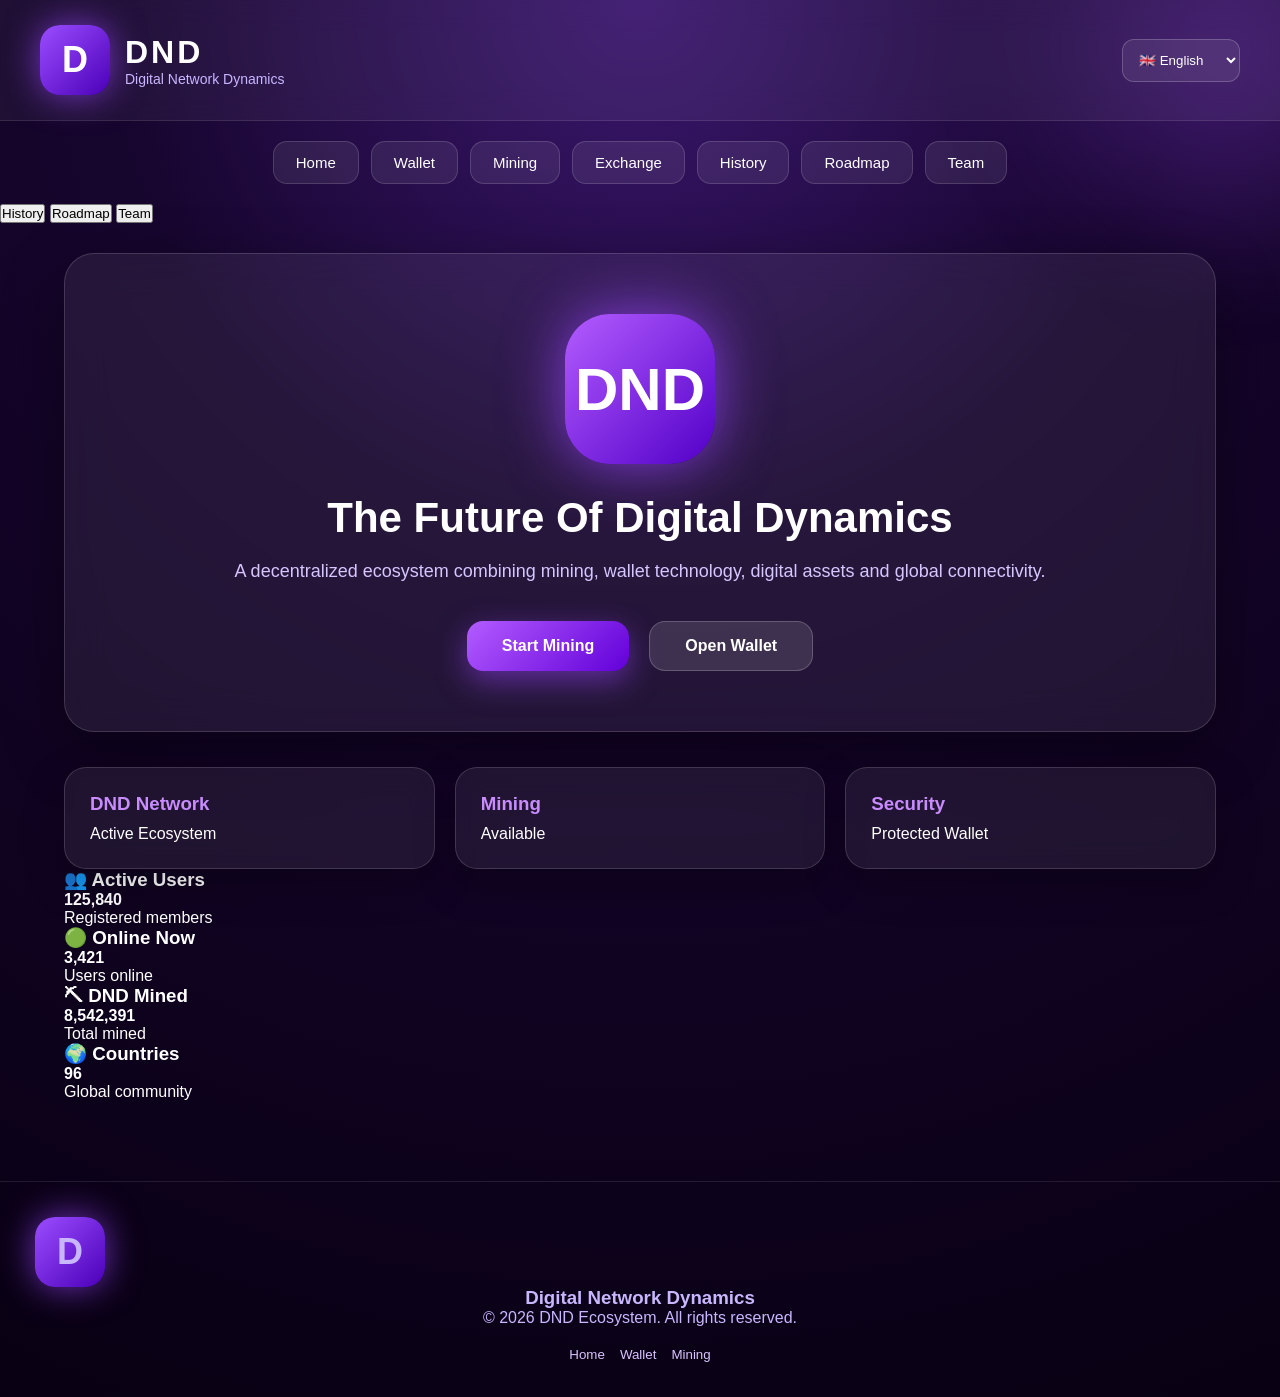
==== commit d3e95e22: "Update index.html" ====
--- a/index.html
+++ b/index.html
@@ -263,7 +263,82 @@
 
 </div>
 
-
+<div class="network-stats">
+
+
+<div class="network-card">
+
+<h3>
+👥 Active Users
+</h3>
+
+<strong>
+125,840
+</strong>
+
+<p>
+Registered members
+</p>
+
+</div>
+
+
+
+<div class="network-card">
+
+<h3>
+🟢 Online Now
+</h3>
+
+<strong>
+3,421
+</strong>
+
+<p>
+Users online
+</p>
+
+</div>
+
+
+
+<div class="network-card">
+
+<h3>
+⛏ DND Mined
+</h3>
+
+<strong>
+8,542,391
+</strong>
+
+<p>
+Total mined
+</p>
+
+</div>
+
+
+
+<div class="network-card">
+
+<h3>
+🌍 Countries
+</h3>
+
+<strong>
+96
+</strong>
+
+<p>
+Global community
+</p>
+
+</div>
+
+
+
+</div>
 
 </section>
 
